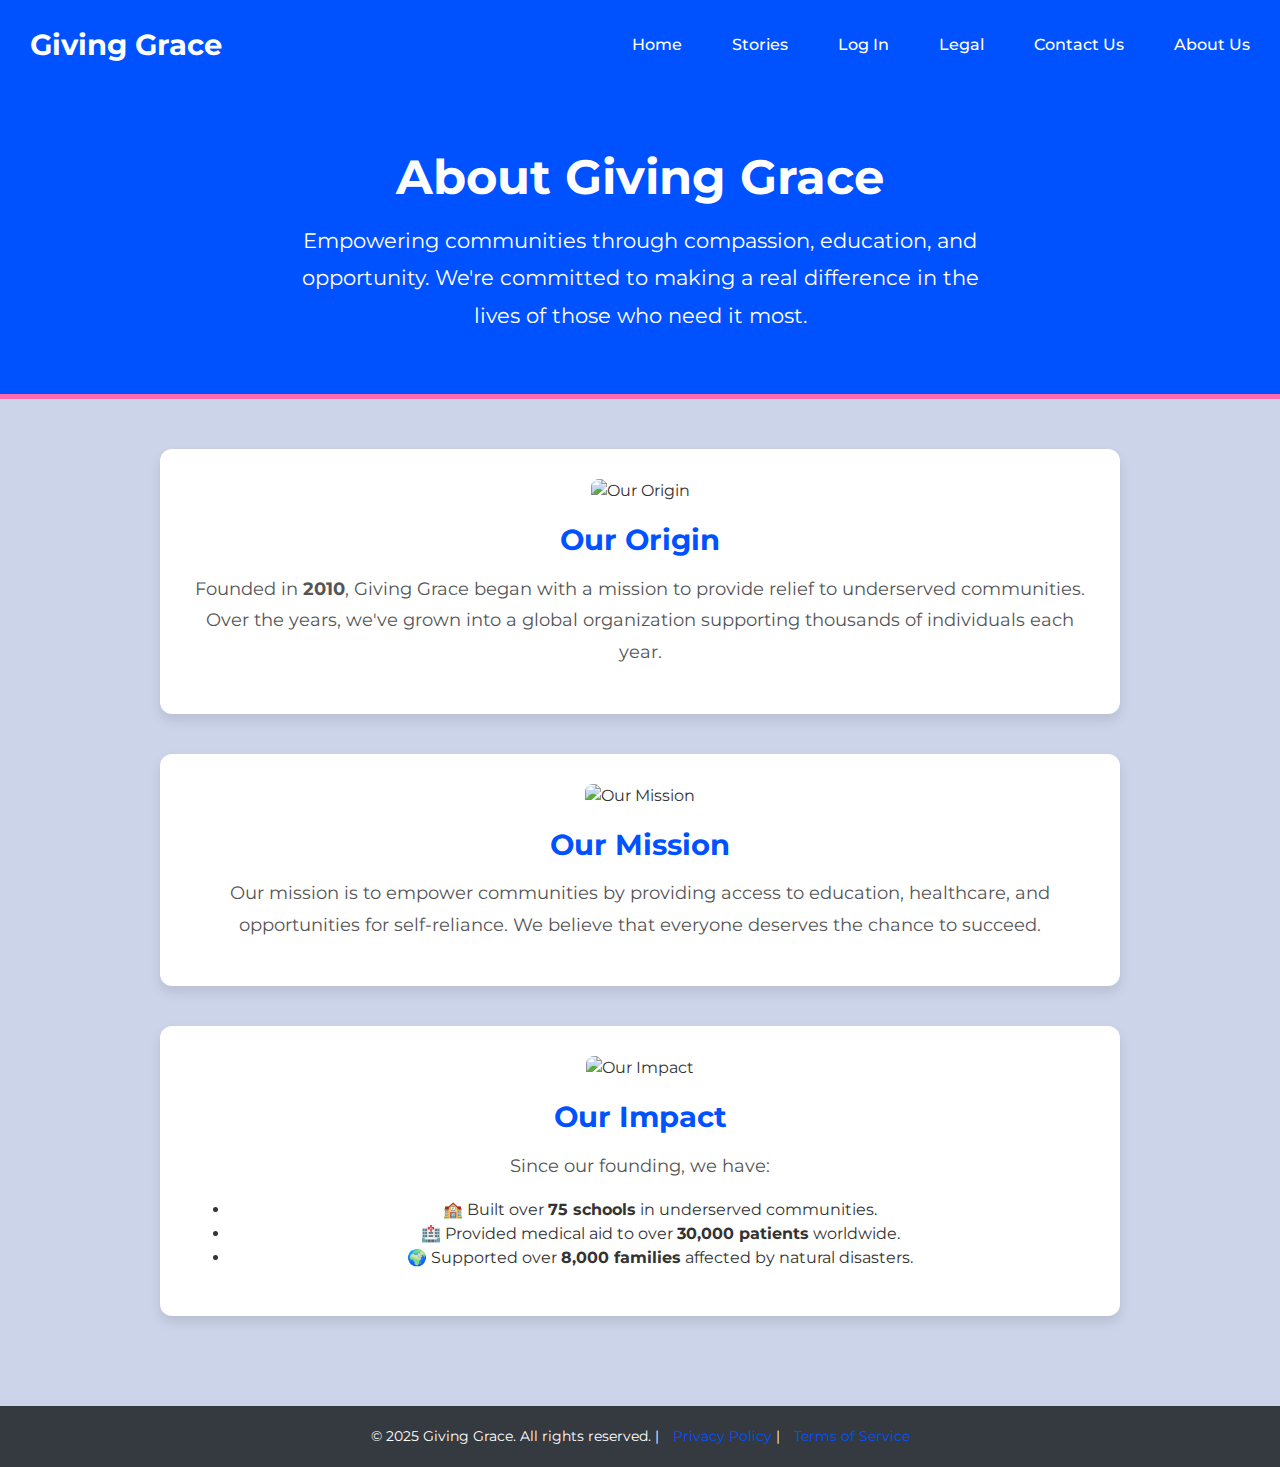
==== about.html @ 9559bd5f "Update about.html" ====
<!DOCTYPE html>
<html lang="en">
<head>
  <meta charset="UTF-8" />
  <meta name="viewport" content="width=device-width, initial-scale=1.0" />
  <title>About Us - Giving Grace</title>
  
  <!-- Google Fonts -->
  <link href="https://fonts.googleapis.com/css2?family=Montserrat:wght@400;700&display=swap" rel="stylesheet">
  
  <!-- Bootstrap CSS -->
  <link href="https://stackpath.bootstrapcdn.com/bootstrap/4.5.2/css/bootstrap.min.css" rel="stylesheet">

  <style>
    body {
      font-family: 'Montserrat', sans-serif;
      background-color: #183b9b38;
      color: #333;
      margin: 0;
      padding: 0;
    }

    /* Navbar Styling */
    nav {
      background-color: #0051ff;
      padding: 15px;
      display: flex;
      justify-content: center;
      align-items: center;
      gap: 20px;
      box-shadow: 0 2px 4px rgba(0,0,0,0.1);
    }
    nav a {
      color: white;
      text-decoration: none;
      font-weight: 500;
      padding: 8px 15px;
      font-size: 1rem;
      transition: color 0.3s ease;
    }
    nav a:hover {
      color: #ff69b4;
    }
    .logo {
      font-size: 1.8rem;
      font-weight: bold;
      margin-right: auto;
    }

    /* Hero Section */
    .hero {
      background-color: #0051ff;
      color: white;
      padding: 60px 20px;
      text-align: center;
      border-bottom: 5px solid #ff69b4;
      margin-bottom: 30px;
    }
    .hero h1 {
      font-size: 3rem;
      font-weight: bold;
      margin-bottom: 15px;
    }
    .hero p {
      font-size: 1.3rem;
      max-width: 700px;
      margin: 0 auto;
      line-height: 1.8;
    }

    /* Container Styling */
    .container {
      max-width: 1000px;
      margin: 0 auto;
      padding: 20px;
    }

    /* Info Card Styling */
    .info-card {
      background-color: white;
      border-radius: 12px;
      box-shadow: 0 6px 12px rgba(0,0,0,0.1);
      padding: 30px;
      margin-bottom: 40px;
      text-align: center;
      transition: transform 0.3s ease;
    }
    .info-card:hover {
      transform: translateY(-5px);
    }
    .info-card h2 {
      color: #0051ff;
      font-size: 1.8rem;
      font-weight: bold;
      margin-bottom: 15px;
    }
    .info-card img {
      width: 100%;
      max-height: 250px;
      object-fit: cover;
      border-radius: 8px;
      margin-bottom: 20px;
    }
    .info-card p {
      font-size: 1.1rem;
      line-height: 1.8;
      color: #555;
    }

    /* Footer Styling */
    footer {
      background-color: #343a40;
      color: white;
      text-align: center;
      padding: 20px;
      font-size: 0.9rem;
      margin-top: 30px;
    }
    footer a {
      color: #0051ff;
      text-decoration: none;
      margin-left: 10px;
    }
    footer a:hover {
      color: #ff69b4;
    }
  </style>
</head>
<body>

<!-- Navbar -->
<nav>
  <a href="index.html" class="logo">Giving Grace</a>
  <a href="index.html">Home</a>
  <a href="stories.html">Stories</a>
  <a href="login.html">Log In</a>
  <a href="legal.html">Legal</a>
  <a href="contact.html">Contact Us</a>
  <a href="about.html">About Us</a>
</nav>

<!-- Hero Section -->
<div class="hero">
  <h1>About Giving Grace</h1>
  <p>
    Empowering communities through compassion, education, and opportunity.  
    We're committed to making a real difference in the lives of those who need it most.
  </p>
</div>

<!-- Page Content -->
<div class="container">

  <!-- Origin Section -->
  <div class="info-card">
    <img src="https://source.unsplash.com/800x400/?community" alt="Our Origin">
    <h2>Our Origin</h2>
    <p>
      Founded in <strong>2010</strong>, Giving Grace began with a mission to provide relief to underserved communities.  
      Over the years, we've grown into a global organization supporting thousands of individuals each year.
    </p>
  </div>

  <!-- Mission Section -->
  <div class="info-card">
    <img src="https://source.unsplash.com/800x400/?education" alt="Our Mission">
    <h2>Our Mission</h2>
    <p>
      Our mission is to empower communities by providing access to education, healthcare, and opportunities for self-reliance.  
      We believe that everyone deserves the chance to succeed.
    </p>
  </div>

  <!-- Impact Section -->
  <div class="info-card">
    <img src="https://source.unsplash.com/800x400/?teamwork" alt="Our Impact">
    <h2>Our Impact</h2>
    <p>
      Since our founding, we have:
      <ul>
        <li>🏫 Built over <strong>75 schools</strong> in underserved communities.</li>
        <li>🏥 Provided medical aid to over <strong>30,000 patients</strong> worldwide.</li>
        <li>🌍 Supported over <strong>8,000 families</strong> affected by natural disasters.</li>
      </ul>
    </p>
  </div>

</div>

<!-- Footer -->
<footer>
  © 2025 Giving Grace. All rights reserved. | 
  <a href="#">Privacy Policy</a> | 
  <a href="#">Terms of Service</a>
</footer>

<!-- Bootstrap JS -->
<script src="https://code.jquery.com/jquery-3.5.1.min.js"></script>
<script src="https://stackpath.bootstrapcdn.com/bootstrap/4.5.2/js/bootstrap.min.js"></script>

</body>
</html>
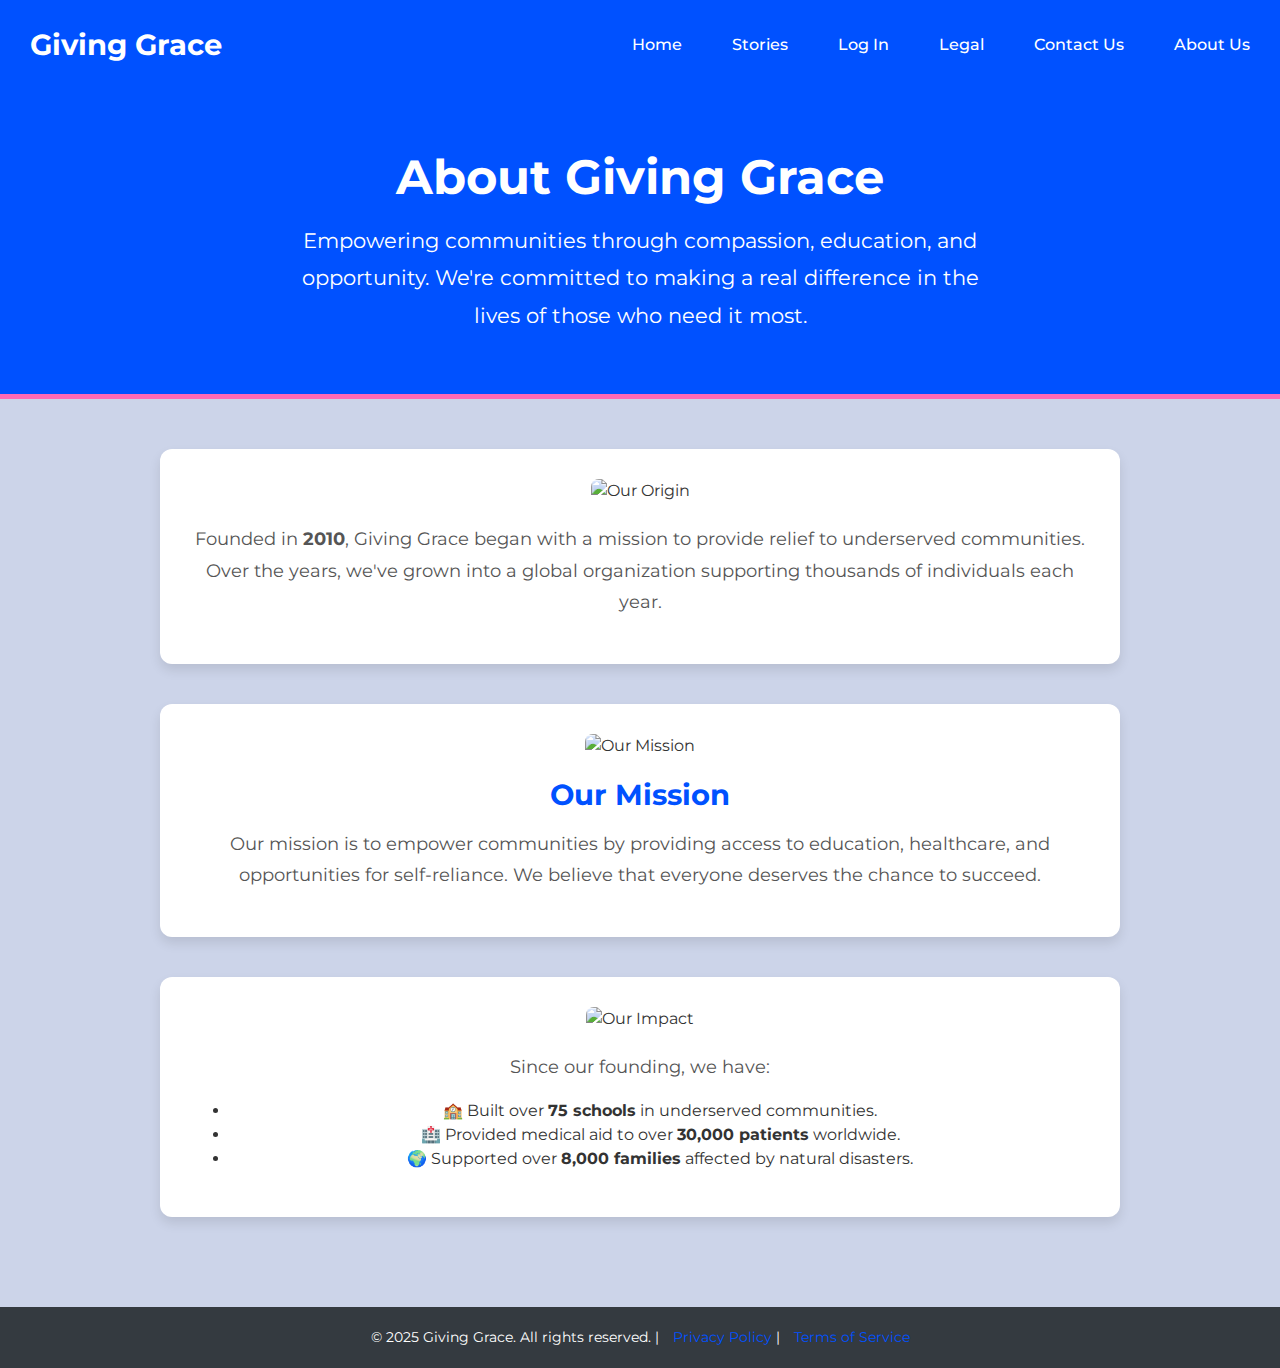
==== commit 0956022a: "modified:   about.html" ====
--- a/about.html
+++ b/about.html
@@ -154,7 +154,7 @@
   <!-- Origin Section -->
   <div class="info-card">
     <img src="https://source.unsplash.com/800x400/?community" alt="Our Origin">
-    <h2>Our Origin</h2>
+    
     <p>
       Founded in <strong>2010</strong>, Giving Grace began with a mission to provide relief to underserved communities.  
       Over the years, we've grown into a global organization supporting thousands of individuals each year.
@@ -174,7 +174,7 @@
   <!-- Impact Section -->
   <div class="info-card">
     <img src="https://source.unsplash.com/800x400/?teamwork" alt="Our Impact">
-    <h2>Our Impact</h2>
+    
     <p>
       Since our founding, we have:
       <ul>
@@ -200,5 +200,3 @@
 
 </body>
 </html>
-
-
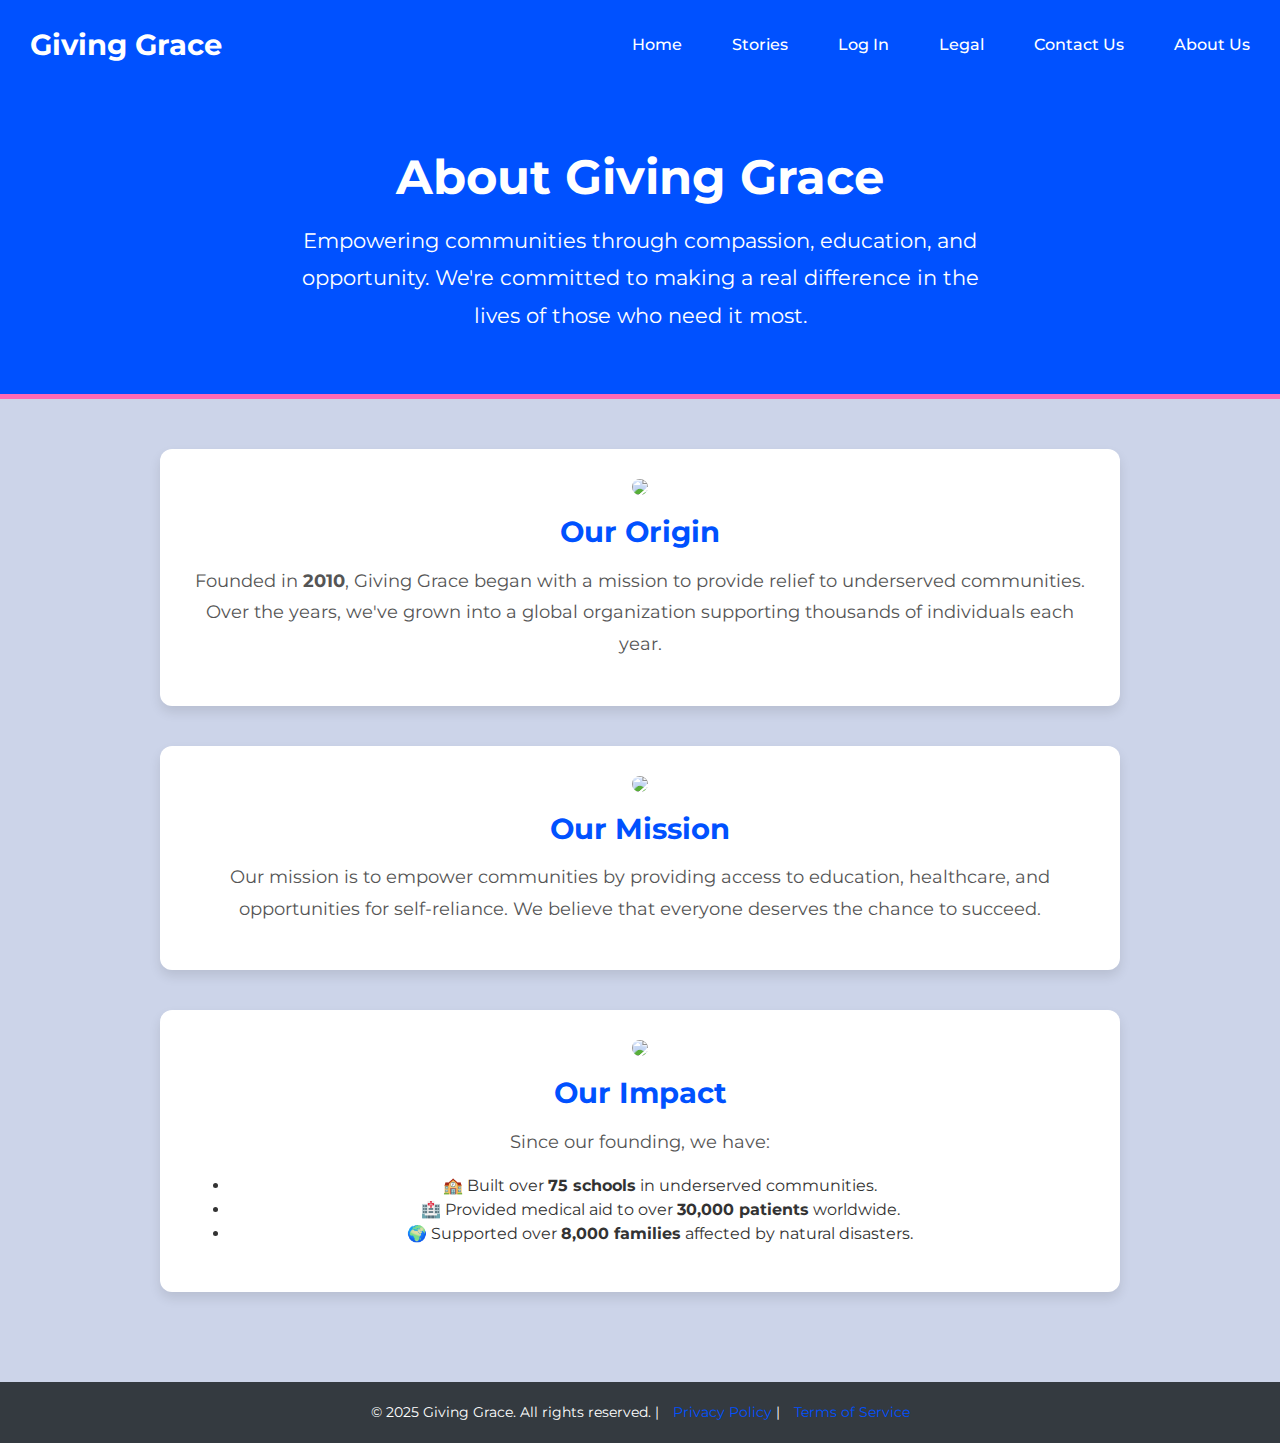
==== commit 90583fc5: "modified:   about.html" ====
--- a/about.html
+++ b/about.html
@@ -153,7 +153,8 @@
 
   <!-- Origin Section -->
   <div class="info-card">
-    <img src="https://source.unsplash.com/800x400/?community" alt="Our Origin">
+    <img src="https://source.unsplash.com/800x400/?community">
+    <h2>Our Origin</h2>
     
     <p>
       Founded in <strong>2010</strong>, Giving Grace began with a mission to provide relief to underserved communities.  
@@ -163,7 +164,7 @@
 
   <!-- Mission Section -->
   <div class="info-card">
-    <img src="https://source.unsplash.com/800x400/?education" alt="Our Mission">
+    <img src="https://source.unsplash.com/800x400/?education">
     <h2>Our Mission</h2>
     <p>
       Our mission is to empower communities by providing access to education, healthcare, and opportunities for self-reliance.  
@@ -173,7 +174,8 @@
 
   <!-- Impact Section -->
   <div class="info-card">
-    <img src="https://source.unsplash.com/800x400/?teamwork" alt="Our Impact">
+    <img src="https://source.unsplash.com/800x400/?teamwork">
+    <h2>Our Impact</h2>
     
     <p>
       Since our founding, we have:
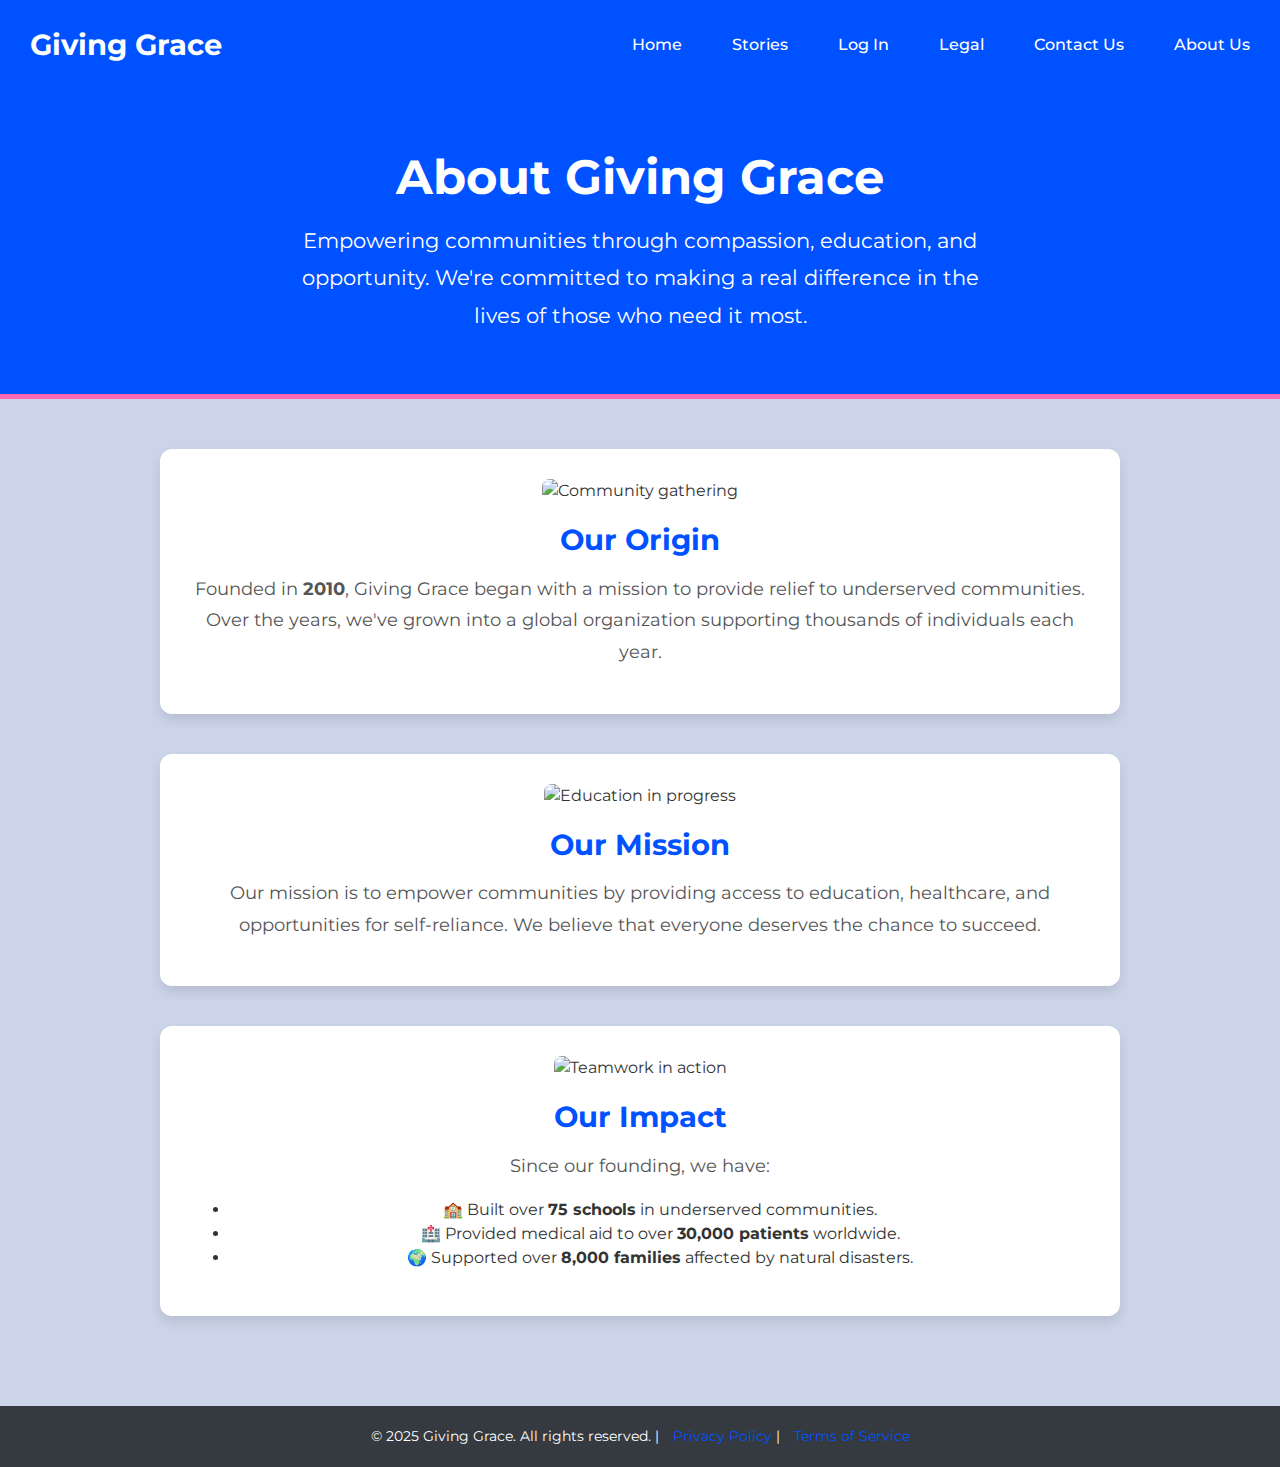
==== commit b3aac0e9: "modified:   about.html" ====
--- a/about.html
+++ b/about.html
@@ -153,7 +153,7 @@
 
   <!-- Origin Section -->
   <div class="info-card">
-    <img src="https://source.unsplash.com/800x400/?community">
+    <img src="https://images.unsplash.com/photo-1515165562835-cfba588b0c8c?crop=entropy&cs=tinysrgb&fit=max&fm=jpg&q=80&w=800&h=400" alt="Community gathering">
     <h2>Our Origin</h2>
     
     <p>
@@ -164,7 +164,7 @@
 
   <!-- Mission Section -->
   <div class="info-card">
-    <img src="https://source.unsplash.com/800x400/?education">
+    <img src="https://images.unsplash.com/photo-1596495577886-d920f1a5015e?crop=entropy&cs=tinysrgb&fit=max&fm=jpg&q=80&w=800&h=400" alt="Education in progress">
     <h2>Our Mission</h2>
     <p>
       Our mission is to empower communities by providing access to education, healthcare, and opportunities for self-reliance.  
@@ -174,7 +174,7 @@
 
   <!-- Impact Section -->
   <div class="info-card">
-    <img src="https://source.unsplash.com/800x400/?teamwork">
+    <img src="https://images.unsplash.com/photo-1522075469751-3a6694fb2f61?crop=entropy&cs=tinysrgb&fit=max&fm=jpg&q=80&w=800&h=400" alt="Teamwork in action">
     <h2>Our Impact</h2>
     
     <p>
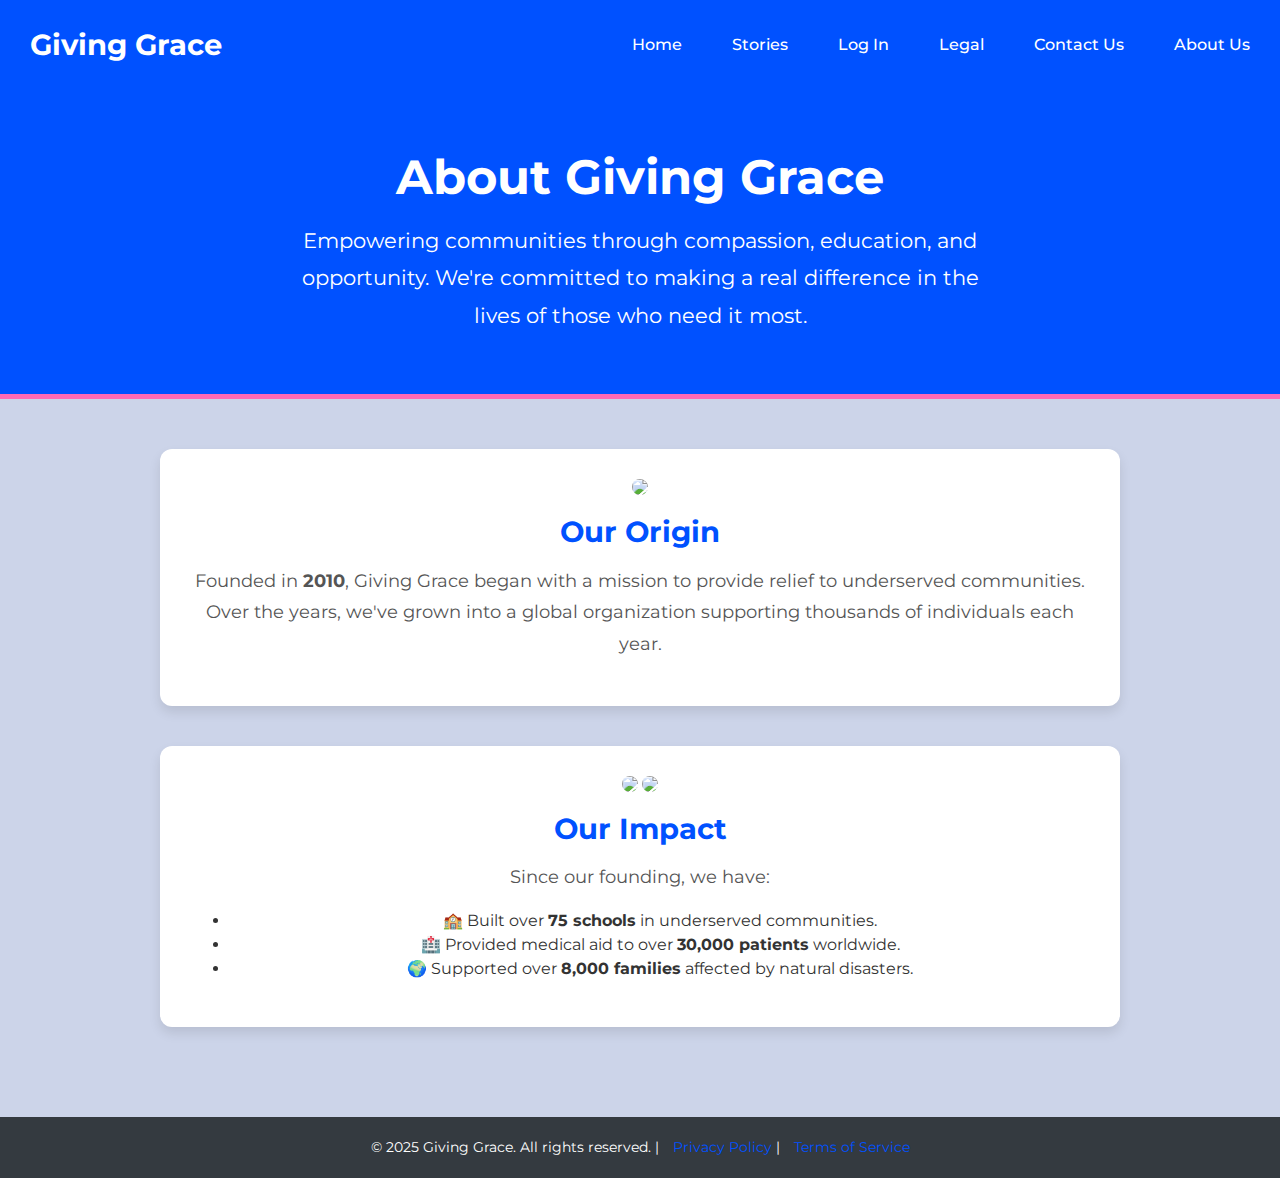
==== commit b89c1e5e: "modified:   about.html" ====
--- a/about.html
+++ b/about.html
@@ -153,7 +153,7 @@
 
   <!-- Origin Section -->
   <div class="info-card">
-    <img src="https://images.unsplash.com/photo-1515165562835-cfba588b0c8c?crop=entropy&cs=tinysrgb&fit=max&fm=jpg&q=80&w=800&h=400" alt="Community gathering">
+    <img src="https://www.google.com/imgres?q=family%20gathering&imgurl=https%3A%2F%2Fkoa.com%2Fblog%2Fimages%2Flarge-family-dinning-outside.jpg%3Fpreset%3DblogPhoto&imgrefurl=https%3A%2F%2Fkoa.com%2Fblog%2Ffamily-reunion-planning-guide%2F&docid=t-R0H7YZILNUUM&tbnid=detCTyGyjROaBM&vet=12ahUKEwikpqGHx6WMAxXiQUEAHd_dJaYQM3oECGoQAA..i&w=1024&h=683&hcb=2&ved=2ahUKEwikpqGHx6WMAxXiQUEAHd_dJaYQM3oECGoQAA">
     <h2>Our Origin</h2>
     
     <p>
@@ -164,7 +164,7 @@
 
   <!-- Mission Section -->
   <div class="info-card">
-    <img src="https://images.unsplash.com/photo-1596495577886-d920f1a5015e?crop=entropy&cs=tinysrgb&fit=max&fm=jpg&q=80&w=800&h=400" alt="Education in progress">
+    <img src="https://www.google.com/imgres?q=our%20mission&imgurl=https%3A%2F%2Fthumbs.dreamstime.com%2Fb%2Four-mission-symbol-concept-word-our-mission-wooden-blocks-business-our-mission-concept-our-mission-symbol-concept-word-our-355357771.jpg&imgrefurl=https%3A%2F%2Fwww.dreamstime.com%2Fillustration%2Four-mission.html&docid=M0dl2VDmim-NFM&tbnid=nYt2aVFTchPJoM&vet=12ahUKEwiQxpGdx6WMAxW_UUEAHVeMHaUQM3oECG4QAA..i&w=800&h=450&hcb=2&ved=2ahUKEwiQxpGdx6WMAxW_UUEAHVeMHaUQM3oECG4QAA>
     <h2>Our Mission</h2>
     <p>
       Our mission is to empower communities by providing access to education, healthcare, and opportunities for self-reliance.  
@@ -174,7 +174,7 @@
 
   <!-- Impact Section -->
   <div class="info-card">
-    <img src="https://images.unsplash.com/photo-1522075469751-3a6694fb2f61?crop=entropy&cs=tinysrgb&fit=max&fm=jpg&q=80&w=800&h=400" alt="Teamwork in action">
+    <img src="https://www.google.com/imgres?q=teamwork%20in%20action&imgurl=https%3A%2F%2Fwallpapersok.com%2Fimages%2Fhd%2Fteamwork-in-action-at-an-enterprise-f1ciubum10fod5rd.jpg&imgrefurl=https%3A%2F%2Fwallpapersok.com%2Fwallpapers%2Fteamwork-in-action-at-an-enterprise-f1ciubum10fod5rd.html&docid=-8ERNwE-Di3k5M&tbnid=ztQybqxwma3IZM&vet=12ahUKEwi7geWwx6WMAxXHVkEAHW2DLTwQM3oECHsQAA..i&w=1000&h=575&hcb=2&ved=2ahUKEwi7geWwx6WMAxXHVkEAHW2DLTwQM3oECHsQAA">
     <h2>Our Impact</h2>
     
     <p>
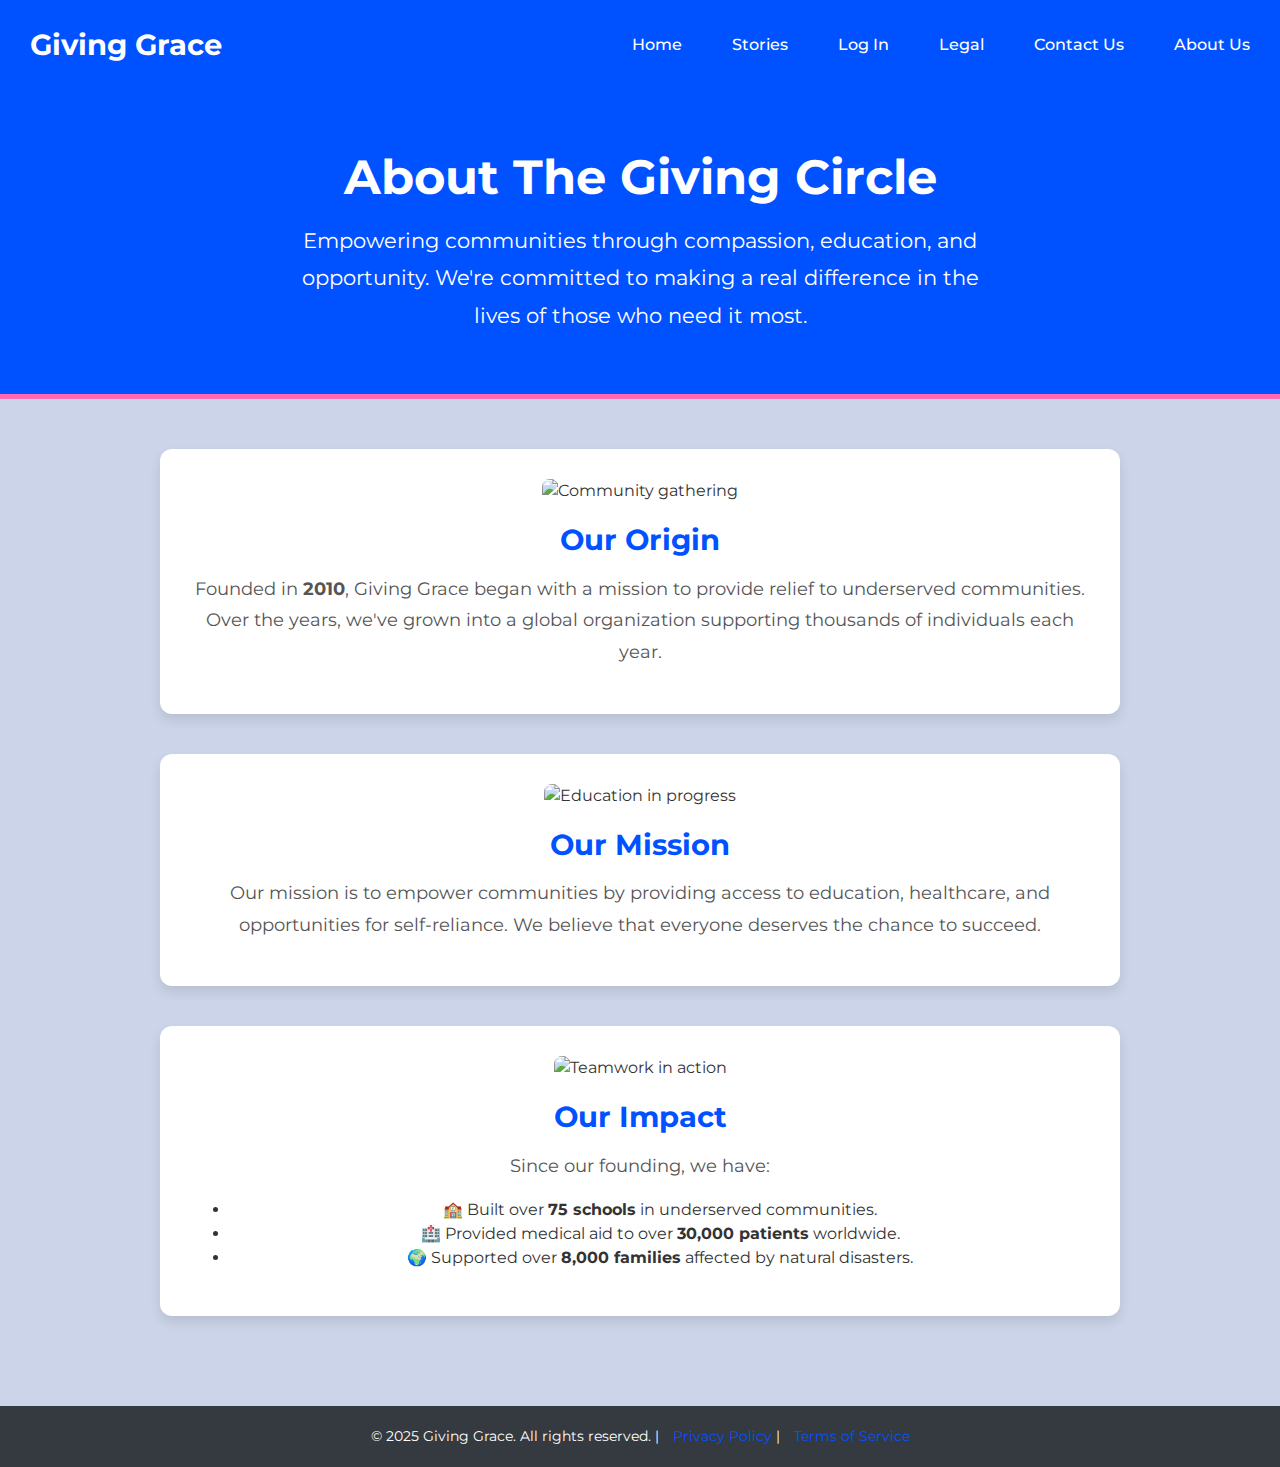
==== commit a49746ed: "modified:   about.html" ====
--- a/about.html
+++ b/about.html
@@ -141,7 +141,7 @@
 
 <!-- Hero Section -->
 <div class="hero">
-  <h1>About Giving Grace</h1>
+  <h1>About The Giving Circle</h1>
   <p>
     Empowering communities through compassion, education, and opportunity.  
     We're committed to making a real difference in the lives of those who need it most.
@@ -153,9 +153,8 @@
 
   <!-- Origin Section -->
   <div class="info-card">
-    <img src="https://www.google.com/imgres?q=family%20gathering&imgurl=https%3A%2F%2Fkoa.com%2Fblog%2Fimages%2Flarge-family-dinning-outside.jpg%3Fpreset%3DblogPhoto&imgrefurl=https%3A%2F%2Fkoa.com%2Fblog%2Ffamily-reunion-planning-guide%2F&docid=t-R0H7YZILNUUM&tbnid=detCTyGyjROaBM&vet=12ahUKEwikpqGHx6WMAxXiQUEAHd_dJaYQM3oECGoQAA..i&w=1024&h=683&hcb=2&ved=2ahUKEwikpqGHx6WMAxXiQUEAHd_dJaYQM3oECGoQAA">
+    <img src="https://images.unsplash.com/photo-1515165562835-cfba588b0c8c?crop=entropy&cs=tinysrgb&fit=max&fm=jpg&q=80&w=800&h=400" alt="Community gathering">
     <h2>Our Origin</h2>
-    
     <p>
       Founded in <strong>2010</strong>, Giving Grace began with a mission to provide relief to underserved communities.  
       Over the years, we've grown into a global organization supporting thousands of individuals each year.
@@ -164,7 +163,7 @@
 
   <!-- Mission Section -->
   <div class="info-card">
-    <img src="https://www.google.com/imgres?q=our%20mission&imgurl=https%3A%2F%2Fthumbs.dreamstime.com%2Fb%2Four-mission-symbol-concept-word-our-mission-wooden-blocks-business-our-mission-concept-our-mission-symbol-concept-word-our-355357771.jpg&imgrefurl=https%3A%2F%2Fwww.dreamstime.com%2Fillustration%2Four-mission.html&docid=M0dl2VDmim-NFM&tbnid=nYt2aVFTchPJoM&vet=12ahUKEwiQxpGdx6WMAxW_UUEAHVeMHaUQM3oECG4QAA..i&w=800&h=450&hcb=2&ved=2ahUKEwiQxpGdx6WMAxW_UUEAHVeMHaUQM3oECG4QAA>
+    <img src="https://images.unsplash.com/photo-1596495577886-d920f1a5015e?crop=entropy&cs=tinysrgb&fit=max&fm=jpg&q=80&w=800&h=400" alt="Education in progress">
     <h2>Our Mission</h2>
     <p>
       Our mission is to empower communities by providing access to education, healthcare, and opportunities for self-reliance.  
@@ -174,9 +173,8 @@
 
   <!-- Impact Section -->
   <div class="info-card">
-    <img src="https://www.google.com/imgres?q=teamwork%20in%20action&imgurl=https%3A%2F%2Fwallpapersok.com%2Fimages%2Fhd%2Fteamwork-in-action-at-an-enterprise-f1ciubum10fod5rd.jpg&imgrefurl=https%3A%2F%2Fwallpapersok.com%2Fwallpapers%2Fteamwork-in-action-at-an-enterprise-f1ciubum10fod5rd.html&docid=-8ERNwE-Di3k5M&tbnid=ztQybqxwma3IZM&vet=12ahUKEwi7geWwx6WMAxXHVkEAHW2DLTwQM3oECHsQAA..i&w=1000&h=575&hcb=2&ved=2ahUKEwi7geWwx6WMAxXHVkEAHW2DLTwQM3oECHsQAA">
+    <img src="https://images.unsplash.com/photo-1522075469751-3a6694fb2f61?crop=entropy&cs=tinysrgb&fit=max&fm=jpg&q=80&w=800&h=400" alt="Teamwork in action">
     <h2>Our Impact</h2>
-    
     <p>
       Since our founding, we have:
       <ul>
@@ -201,4 +199,4 @@
 <script src="https://stackpath.bootstrapcdn.com/bootstrap/4.5.2/js/bootstrap.min.js"></script>
 
 </body>
-</html>
+</html>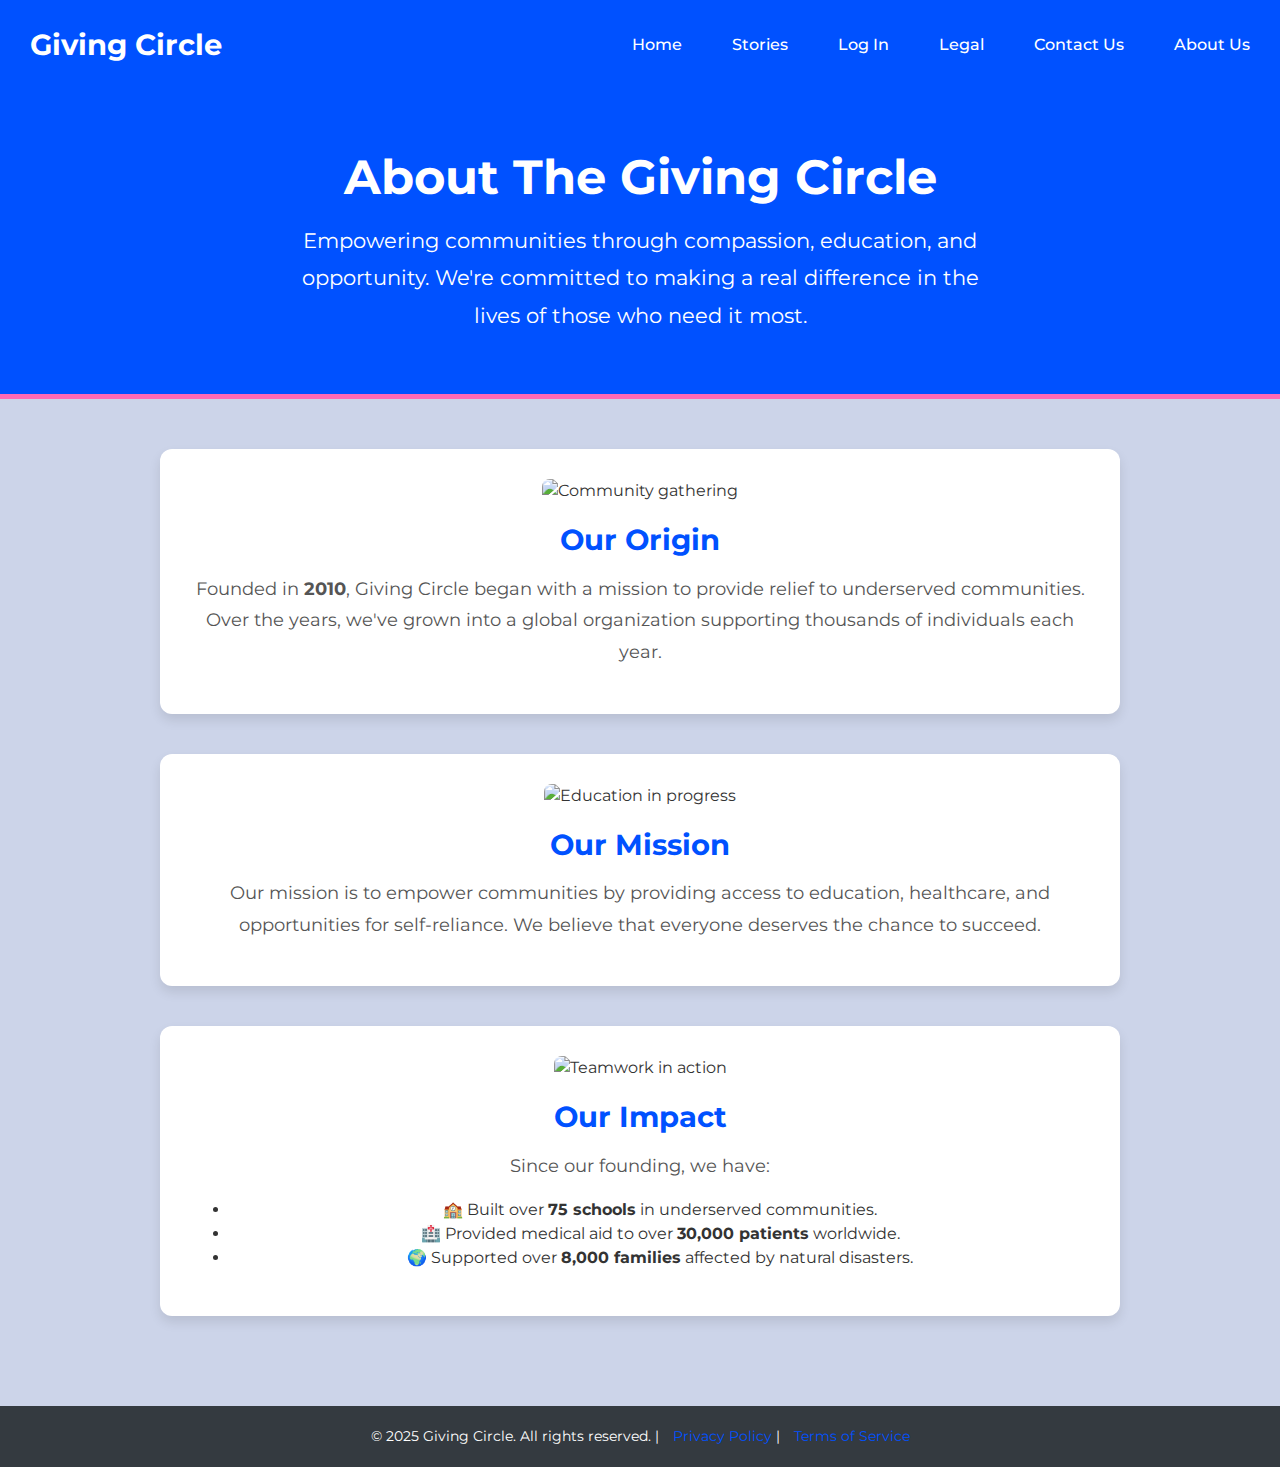
==== commit 2ec27cc0: "modified:   about.html" ====
--- a/about.html
+++ b/about.html
@@ -3,7 +3,7 @@
 <head>
   <meta charset="UTF-8" />
   <meta name="viewport" content="width=device-width, initial-scale=1.0" />
-  <title>About Us - Giving Grace</title>
+  <title>About Us - Giving Circle</title>
   
   <!-- Google Fonts -->
   <link href="https://fonts.googleapis.com/css2?family=Montserrat:wght@400;700&display=swap" rel="stylesheet">
@@ -130,7 +130,7 @@
 
 <!-- Navbar -->
 <nav>
-  <a href="index.html" class="logo">Giving Grace</a>
+  <a href="index.html" class="logo">Giving Circle</a>
   <a href="index.html">Home</a>
   <a href="stories.html">Stories</a>
   <a href="login.html">Log In</a>
@@ -156,7 +156,7 @@
     <img src="https://images.unsplash.com/photo-1515165562835-cfba588b0c8c?crop=entropy&cs=tinysrgb&fit=max&fm=jpg&q=80&w=800&h=400" alt="Community gathering">
     <h2>Our Origin</h2>
     <p>
-      Founded in <strong>2010</strong>, Giving Grace began with a mission to provide relief to underserved communities.  
+      Founded in <strong>2010</strong>, Giving Circle began with a mission to provide relief to underserved communities.  
       Over the years, we've grown into a global organization supporting thousands of individuals each year.
     </p>
   </div>
@@ -189,7 +189,7 @@
 
 <!-- Footer -->
 <footer>
-  © 2025 Giving Grace. All rights reserved. | 
+  © 2025 Giving Circle. All rights reserved. | 
   <a href="#">Privacy Policy</a> | 
   <a href="#">Terms of Service</a>
 </footer>
